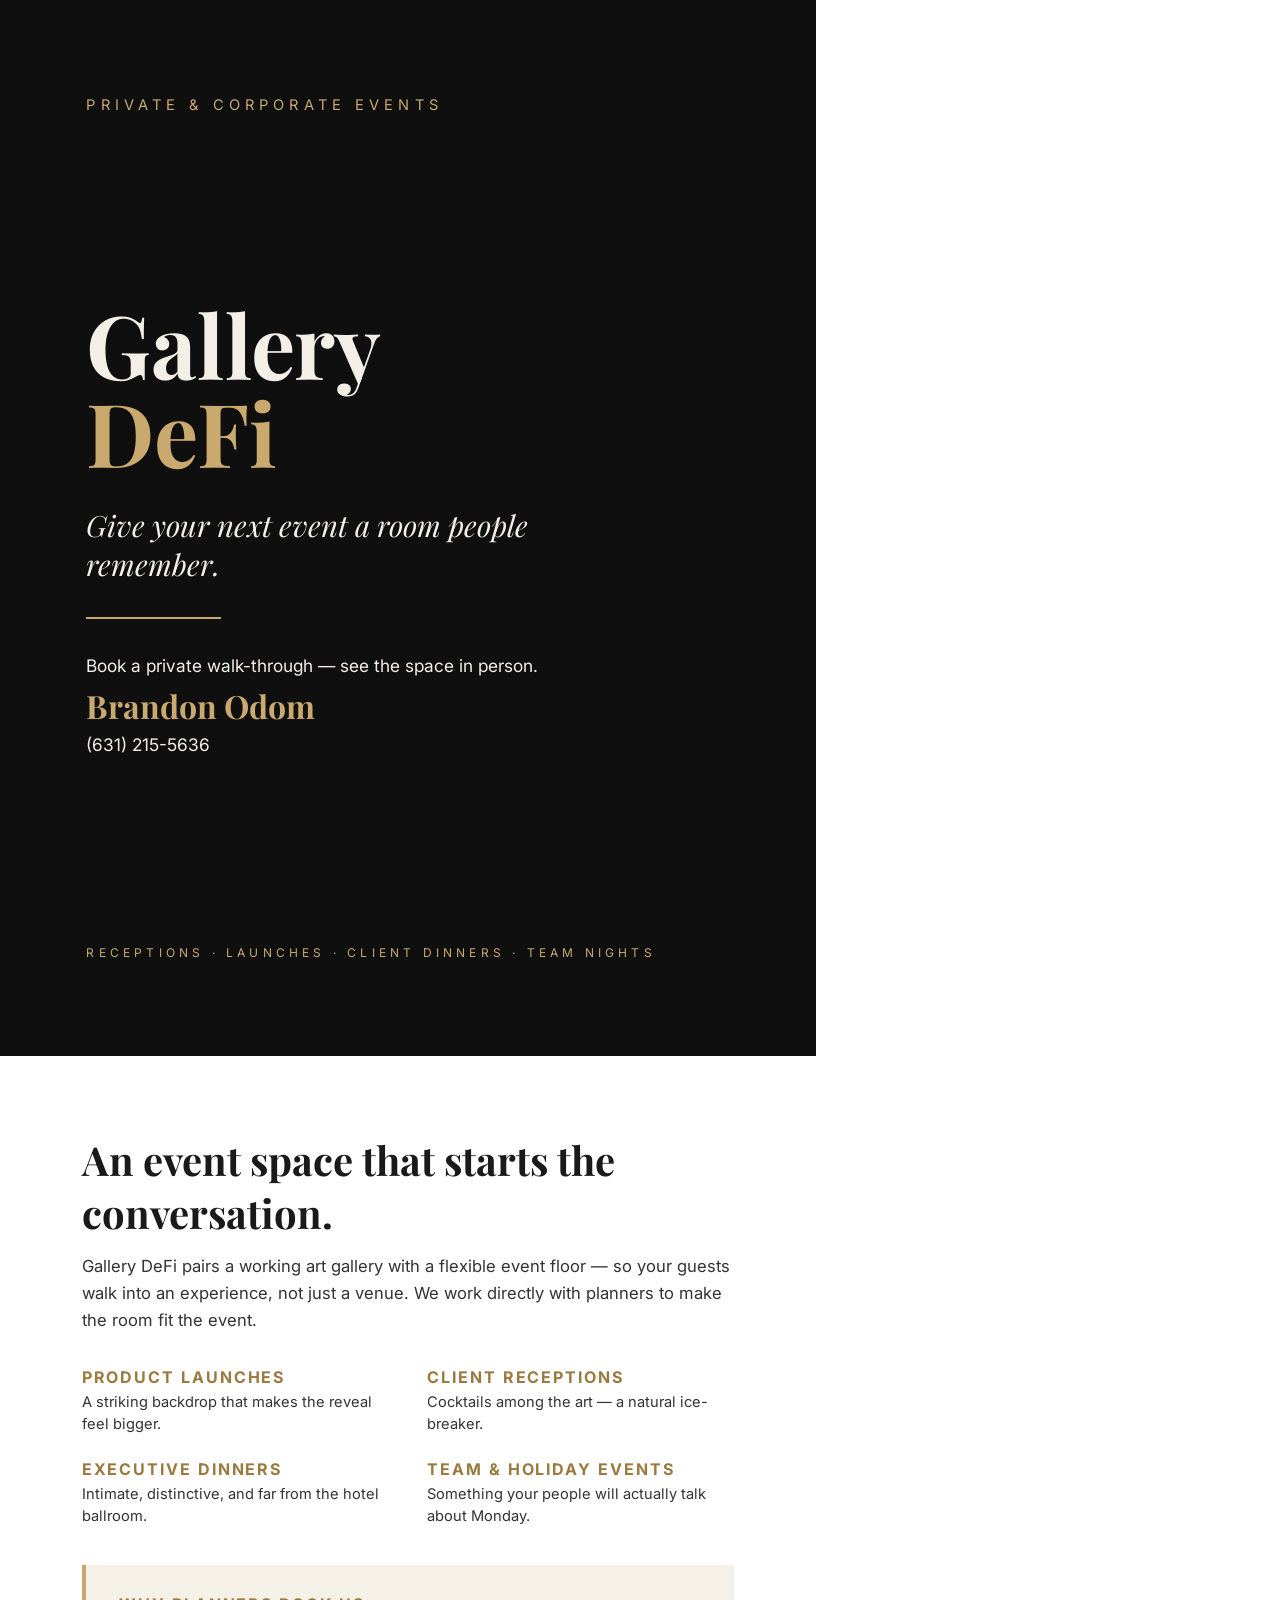
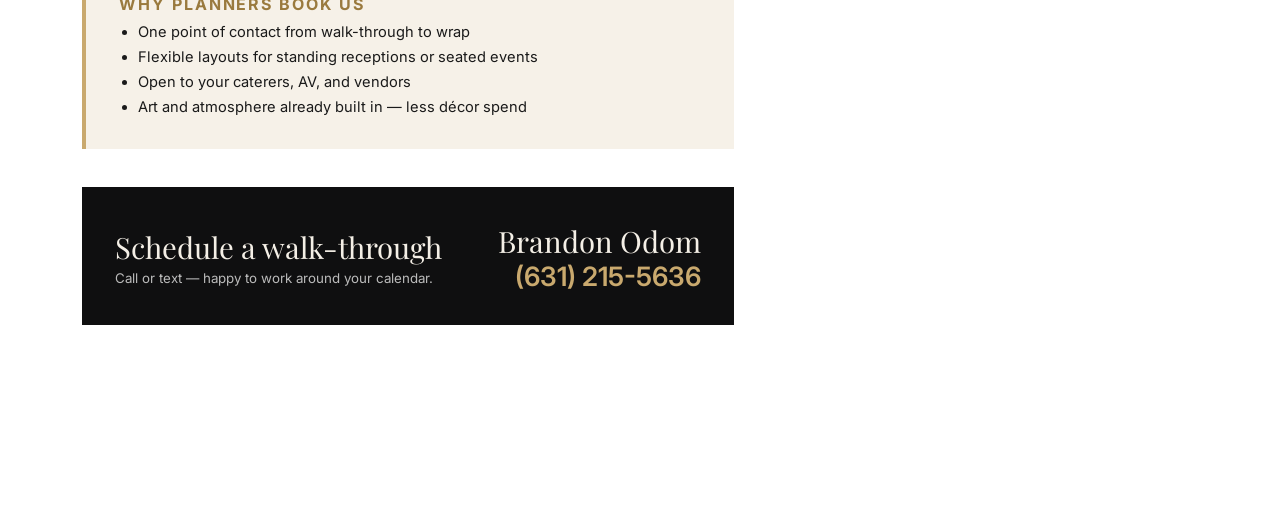
==== print/gallery-pamphlet.html @ 773774fa "Add Gallery DeFi corporate event planner leave-behind pamphlet Co-Authored-By: Claude Opus 5.5 <nore" ====
<!doctype html><html><head><meta charset="utf-8"><title>Gallery DeFi — Private Events</title>
<link href="https://fonts.googleapis.com/css2?family=Playfair+Display:wght@500;700&family=Inter:wght@400;600&display=swap" rel="stylesheet">
<style>
@page{size:letter;margin:0}
*{box-sizing:border-box;margin:0;padding:0}
body{font-family:Inter,sans-serif;color:#1a1a1a}
.page{width:8.5in;height:11in;page-break-after:always;position:relative;overflow:hidden}
.cover{background:#0f0f10;color:#f4efe6;padding:1in .9in;display:flex;flex-direction:column;justify-content:space-between}
.eyebrow{letter-spacing:.35em;text-transform:uppercase;font-size:11pt;color:#c9a96e}
h1{font-family:'Playfair Display',serif;font-size:66pt;line-height:1;font-weight:700}
h1 span{color:#c9a96e}
.tag{font-family:'Playfair Display',serif;font-size:22pt;font-style:italic;margin-top:.3in;max-width:5.5in}
.rule{height:2px;width:1.4in;background:#c9a96e;margin:.35in 0}
.cta{font-size:13pt;line-height:1.6}
.cta b{font-size:24pt;display:block;color:#c9a96e;font-family:'Playfair Display',serif}
.inside{padding:.8in .85in}
h2{font-family:'Playfair Display',serif;font-size:30pt;margin-bottom:.15in}
p.lead{font-size:12.5pt;line-height:1.6;color:#333;margin-bottom:.35in}
.grid{display:grid;grid-template-columns:1fr 1fr;gap:.25in .4in;margin-bottom:.4in}
.item h3{font-size:12pt;text-transform:uppercase;letter-spacing:.12em;color:#9a7a3e;margin-bottom:4px}
.item p{font-size:11pt;line-height:1.5;color:#333}
.why{background:#f6f1e8;padding:.3in .35in;border-left:4px solid #c9a96e;margin-bottom:.4in}
.why li{font-size:11pt;line-height:1.7;margin-left:.2in}
.card{background:#0f0f10;color:#f4efe6;padding:.35in;display:flex;justify-content:space-between;align-items:center}
.card .n{font-family:'Playfair Display',serif;font-size:22pt}
.card .ph{font-size:20pt;color:#c9a96e;font-weight:600}
.small{font-size:10pt;color:#bbb;margin-top:4px}
</style></head><body>
<section class="page cover">
 <div class="eyebrow">Private &amp; Corporate Events</div>
 <div>
  <h1>Gallery<br><span>DeFi</span></h1>
  <div class="tag">Give your next event a room people remember.</div>
  <div class="rule"></div>
  <div class="cta">Book a private walk-through — see the space in person.
   <b>Brandon Odom</b>(631) 215-5636</div>
 </div>
 <div class="eyebrow" style="font-size:9pt">Receptions · Launches · Client Dinners · Team Nights</div>
</section>
<section class="page inside">
 <h2>An event space that starts the conversation.</h2>
 <p class="lead">Gallery DeFi pairs a working art gallery with a flexible event floor — so your guests walk into an experience, not just a venue. We work directly with planners to make the room fit the event.</p>
 <div class="grid">
  <div class="item"><h3>Product Launches</h3><p>A striking backdrop that makes the reveal feel bigger.</p></div>
  <div class="item"><h3>Client Receptions</h3><p>Cocktails among the art — a natural ice-breaker.</p></div>
  <div class="item"><h3>Executive Dinners</h3><p>Intimate, distinctive, and far from the hotel ballroom.</p></div>
  <div class="item"><h3>Team &amp; Holiday Events</h3><p>Something your people will actually talk about Monday.</p></div>
 </div>
 <div class="why"><h3 style="font-size:12pt;letter-spacing:.12em;text-transform:uppercase;color:#9a7a3e;margin-bottom:6px">Why planners book us</h3><ul>
  <li>One point of contact from walk-through to wrap</li>
  <li>Flexible layouts for standing receptions or seated events</li>
  <li>Open to your caterers, AV, and vendors</li>
  <li>Art and atmosphere already built in — less décor spend</li></ul></div>
 <div class="card"><div><div class="n">Schedule a walk-through</div><div class="small">Call or text — happy to work around your calendar.</div></div>
 <div style="text-align:right"><div class="n">Brandon Odom</div><div class="ph">(631) 215-5636</div></div></div>
</section></body></html>
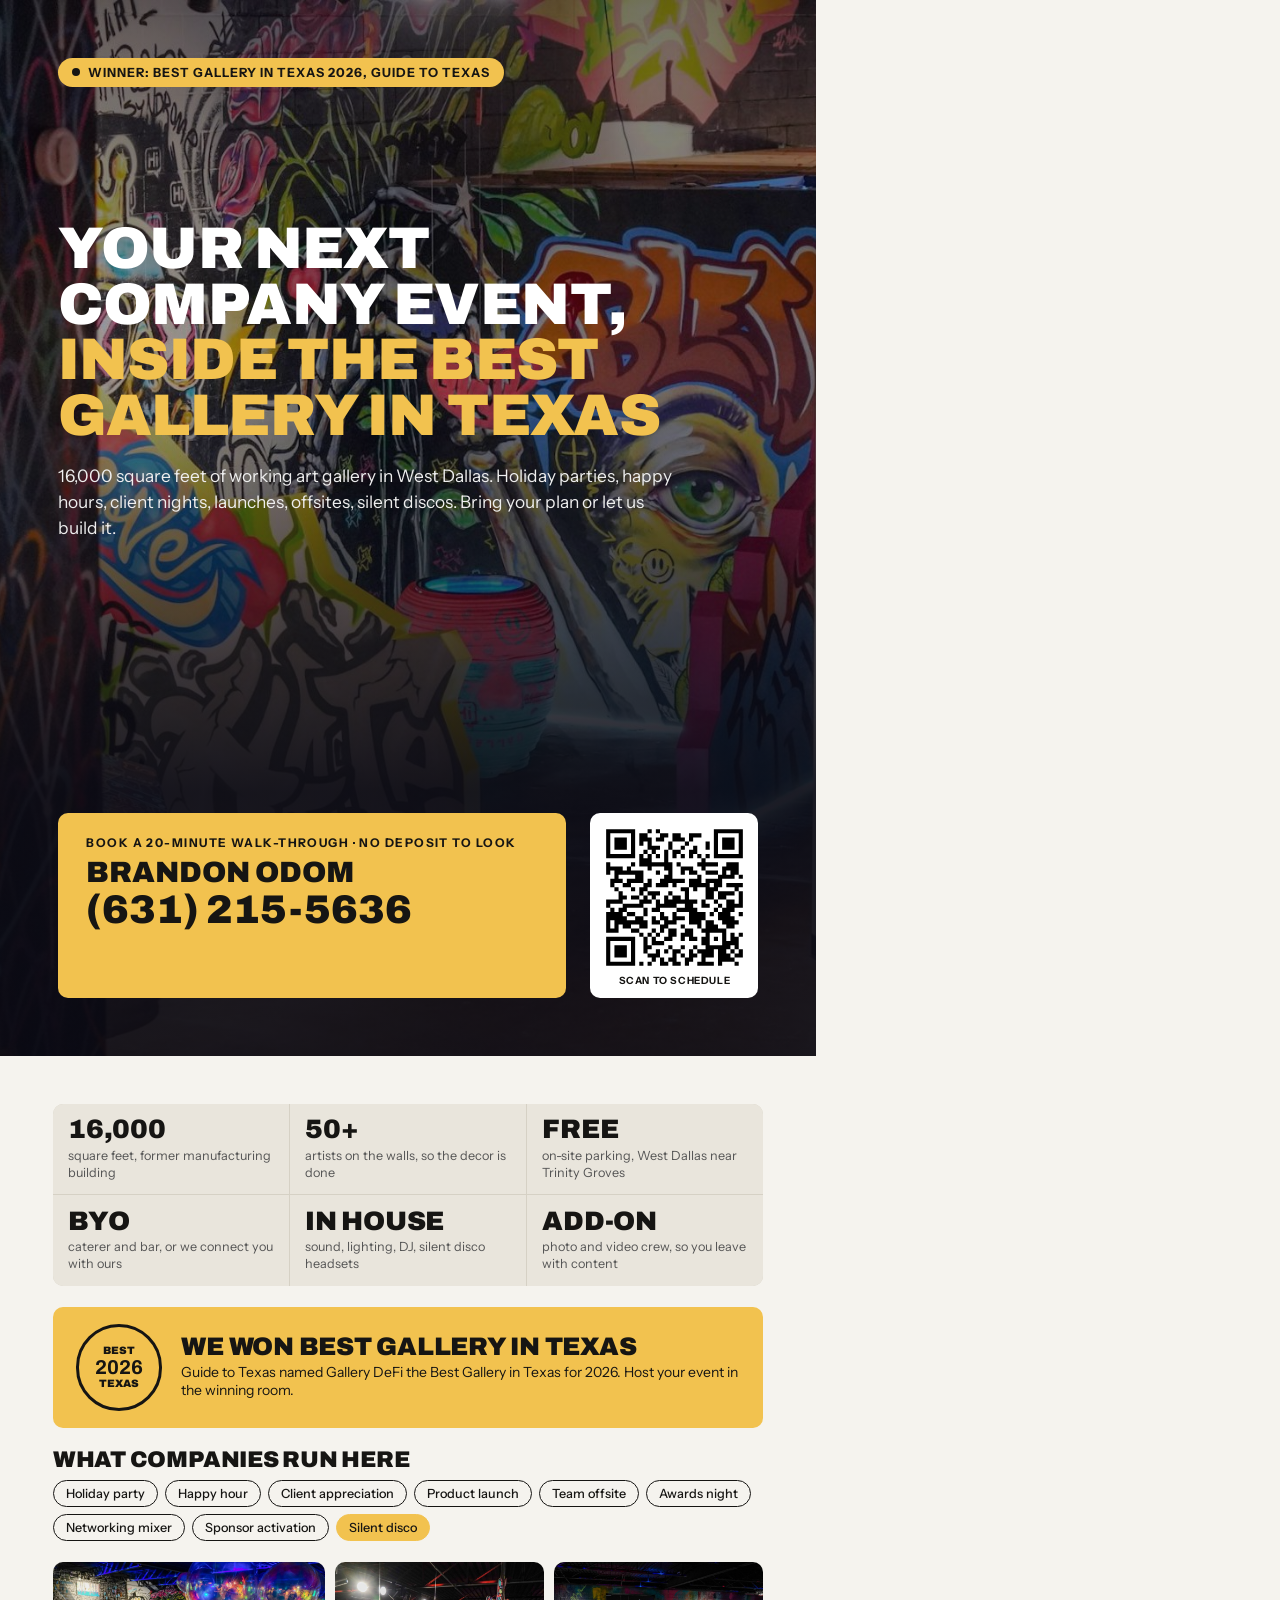
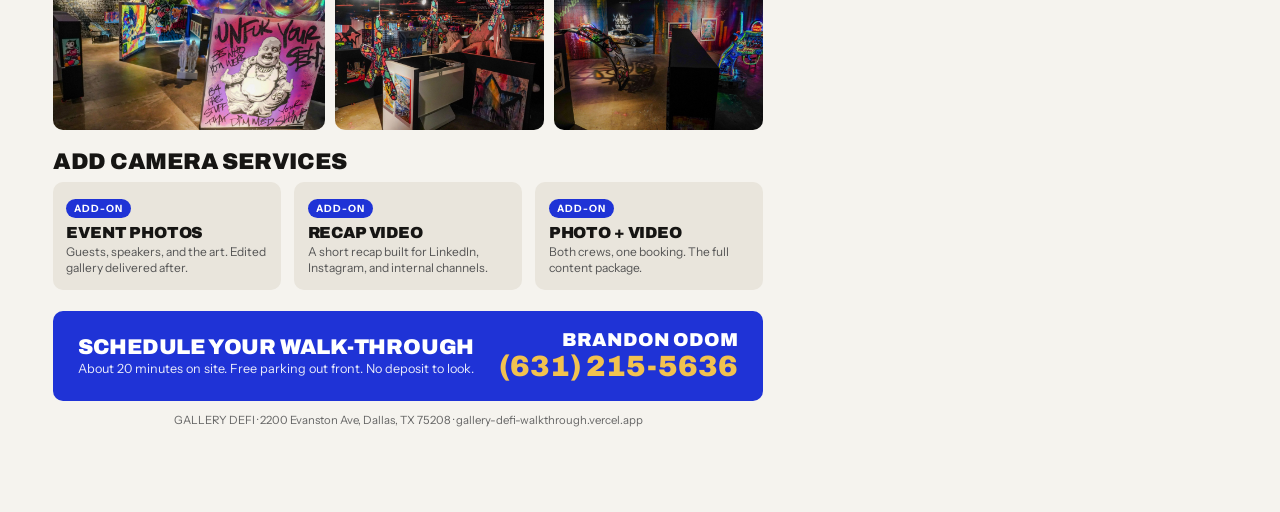
==== commit 052f304e: "Redesign pamphlet to match Gallery DeFi walkthrough site Co-Authored-By: Claude Opus 5.5 <noreply@an" ====
--- a/print/gallery-pamphlet.html
+++ b/print/gallery-pamphlet.html
@@ -1,56 +1,89 @@
-<!doctype html><html><head><meta charset="utf-8"><title>Gallery DeFi — Private Events</title>
-<link href="https://fonts.googleapis.com/css2?family=Playfair+Display:wght@500;700&family=Inter:wght@400;600&display=swap" rel="stylesheet">
+<!doctype html><html><head><meta charset="utf-8"><title>Gallery DeFi — Corporate Events</title>
+<link href="https://fonts.googleapis.com/css2?family=Archivo:wght@800;900&family=Instrument+Sans:wght@400;500;700&display=swap" rel="stylesheet">
 <style>
 @page{size:letter;margin:0}
 *{box-sizing:border-box;margin:0;padding:0}
-body{font-family:Inter,sans-serif;color:#1a1a1a}
+:root{--ink:#161513;--cream:#f5f3ee;--card:#e9e5dc;--y:#f2c24f;--b:#1f33d6}
+body{font-family:'Instrument Sans',sans-serif;color:var(--ink);background:var(--cream)}
 .page{width:8.5in;height:11in;page-break-after:always;position:relative;overflow:hidden}
-.cover{background:#0f0f10;color:#f4efe6;padding:1in .9in;display:flex;flex-direction:column;justify-content:space-between}
-.eyebrow{letter-spacing:.35em;text-transform:uppercase;font-size:11pt;color:#c9a96e}
-h1{font-family:'Playfair Display',serif;font-size:66pt;line-height:1;font-weight:700}
-h1 span{color:#c9a96e}
-.tag{font-family:'Playfair Display',serif;font-size:22pt;font-style:italic;margin-top:.3in;max-width:5.5in}
-.rule{height:2px;width:1.4in;background:#c9a96e;margin:.35in 0}
-.cta{font-size:13pt;line-height:1.6}
-.cta b{font-size:24pt;display:block;color:#c9a96e;font-family:'Playfair Display',serif}
-.inside{padding:.8in .85in}
-h2{font-family:'Playfair Display',serif;font-size:30pt;margin-bottom:.15in}
-p.lead{font-size:12.5pt;line-height:1.6;color:#333;margin-bottom:.35in}
-.grid{display:grid;grid-template-columns:1fr 1fr;gap:.25in .4in;margin-bottom:.4in}
-.item h3{font-size:12pt;text-transform:uppercase;letter-spacing:.12em;color:#9a7a3e;margin-bottom:4px}
-.item p{font-size:11pt;line-height:1.5;color:#333}
-.why{background:#f6f1e8;padding:.3in .35in;border-left:4px solid #c9a96e;margin-bottom:.4in}
-.why li{font-size:11pt;line-height:1.7;margin-left:.2in}
-.card{background:#0f0f10;color:#f4efe6;padding:.35in;display:flex;justify-content:space-between;align-items:center}
-.card .n{font-family:'Playfair Display',serif;font-size:22pt}
-.card .ph{font-size:20pt;color:#c9a96e;font-weight:600}
-.small{font-size:10pt;color:#bbb;margin-top:4px}
+h1,h2,h3,.big{font-family:Archivo,sans-serif;font-weight:900;text-transform:uppercase;letter-spacing:-.01em;line-height:.95}
+/* PAGE 1 */
+.cover{background:#111 url(img/b9.jpg) center/cover;color:#fff}
+.cover:before{content:"";position:absolute;inset:0;background:linear-gradient(180deg,rgba(10,10,20,.55) 0%,rgba(10,10,20,.35) 35%,rgba(10,10,20,.92) 75%)}
+.cover .in{position:relative;height:100%;padding:.6in .6in;display:flex;flex-direction:column}
+.pill{display:inline-flex;align-items:center;gap:8px;background:var(--y);color:var(--ink);font:700 9.5pt 'Instrument Sans';letter-spacing:.08em;text-transform:uppercase;padding:7px 14px;border-radius:99px;align-self:flex-start}
+.pill:before{content:"";width:8px;height:8px;border-radius:50%;background:var(--ink)}
+.cover h1{font-size:44pt;margin-top:1.4in}
+.cover h1 span{color:var(--y)}
+.cover p{font-size:13pt;line-height:1.5;max-width:6.4in;margin-top:.2in;color:#eee}
+.cta{margin-top:auto;display:flex;gap:.25in;align-items:stretch}
+.cta .btn{flex:1;background:var(--y);color:var(--ink);border-radius:10px;padding:.22in .3in}
+.cta .btn .k{font:700 9pt 'Instrument Sans';letter-spacing:.12em;text-transform:uppercase}
+.cta .btn .name{font-family:Archivo;font-weight:900;font-size:22pt;text-transform:uppercase;margin-top:6px}
+.cta .btn .ph{font-family:Archivo;font-weight:900;font-size:30pt}
+.qr{background:#fff;border-radius:10px;padding:.12in;width:1.75in;text-align:center;color:var(--ink);font:700 7.5pt 'Instrument Sans';text-transform:uppercase;letter-spacing:.06em}
+.qr img{width:100%;display:block;margin-bottom:4px}
+/* PAGE 2 */
+.p2{padding:.5in .55in}
+.stats{display:grid;grid-template-columns:repeat(3,1fr);gap:1px;background:#d6d1c5;border-radius:10px;overflow:hidden}
+.stat{background:var(--card);padding:.14in .16in}
+.stat .big{font-size:20pt}
+.stat p{font-size:9.5pt;color:#555;margin-top:4px;line-height:1.35}
+.award{margin:.22in 0;background:var(--y);border-radius:10px;padding:.18in .24in;display:flex;gap:.2in;align-items:center}
+.badge{width:.9in;height:.9in;border-radius:50%;border:3px solid var(--ink);display:flex;flex-direction:column;align-items:center;justify-content:center;font-family:Archivo;font-weight:900;font-size:8pt;line-height:1.1;flex:none}
+.badge b{font-size:15pt}
+.award h2{font-size:19pt}
+.award p{font-size:10.5pt;margin-top:4px}
+.sec{font-size:17pt;margin:.05in 0 .1in}
+.tags{display:flex;flex-wrap:wrap;gap:7px;margin-bottom:.22in}
+.tags span{border:1.5px solid var(--ink);border-radius:99px;padding:5px 12px;font-size:9.5pt;font-weight:500}
+.tags span.hl{background:var(--y);border-color:var(--y)}
+.cams{display:grid;grid-template-columns:repeat(3,1fr);gap:.14in;margin-bottom:.22in}
+.cam{background:var(--card);border-radius:10px;padding:.14in}
+.chip{display:inline-block;background:var(--b);color:#fff;font:700 7.5pt 'Instrument Sans';letter-spacing:.1em;padding:3px 8px;border-radius:99px}
+.cam h3{font-size:12pt;margin:7px 0 4px}
+.cam p{font-size:9pt;color:#555;line-height:1.35}
+.photos{display:grid;grid-template-columns:1.3fr 1fr 1fr;gap:.1in;height:1.75in;margin-bottom:.22in}
+.photos div{border-radius:10px;background:center/cover}
+.foot{background:var(--b);color:#fff;border-radius:10px;padding:.2in .26in;display:flex;justify-content:space-between;align-items:center}
+.foot h2{font-size:16pt;white-space:nowrap}
+.foot p{font-size:9.5pt;opacity:.9;margin-top:4px}
+.foot .r{text-align:right}
+.foot .r .n{font-family:Archivo;font-weight:900;font-size:14pt;text-transform:uppercase}
+.foot .r .ph{white-space:nowrap;font-family:Archivo;font-weight:900;font-size:22pt;color:var(--y)}
+.addr{text-align:center;font-size:8.5pt;color:#666;margin-top:.12in}
 </style></head><body>
-<section class="page cover">
- <div class="eyebrow">Private &amp; Corporate Events</div>
- <div>
-  <h1>Gallery<br><span>DeFi</span></h1>
-  <div class="tag">Give your next event a room people remember.</div>
-  <div class="rule"></div>
-  <div class="cta">Book a private walk-through — see the space in person.
-   <b>Brandon Odom</b>(631) 215-5636</div>
+<section class="page cover"><div class="in">
+ <div class="pill">Winner: Best Gallery in Texas 2026, Guide to Texas</div>
+ <h1>Your next<br>company event,<br><span>inside the best<br>gallery in Texas</span></h1>
+ <p>16,000 square feet of working art gallery in West Dallas. Holiday parties, happy hours, client nights, launches, offsites, silent discos. Bring your plan or let us build it.</p>
+ <div class="cta">
+  <div class="btn"><div class="k">Book a 20-minute walk-through · No deposit to look</div>
+   <div class="name">Brandon Odom</div><div class="ph">(631) 215-5636</div></div>
+  <div class="qr"><img src="img/qr.svg">Scan to schedule</div>
  </div>
- <div class="eyebrow" style="font-size:9pt">Receptions · Launches · Client Dinners · Team Nights</div>
-</section>
-<section class="page inside">
- <h2>An event space that starts the conversation.</h2>
- <p class="lead">Gallery DeFi pairs a working art gallery with a flexible event floor — so your guests walk into an experience, not just a venue. We work directly with planners to make the room fit the event.</p>
- <div class="grid">
-  <div class="item"><h3>Product Launches</h3><p>A striking backdrop that makes the reveal feel bigger.</p></div>
-  <div class="item"><h3>Client Receptions</h3><p>Cocktails among the art — a natural ice-breaker.</p></div>
-  <div class="item"><h3>Executive Dinners</h3><p>Intimate, distinctive, and far from the hotel ballroom.</p></div>
-  <div class="item"><h3>Team &amp; Holiday Events</h3><p>Something your people will actually talk about Monday.</p></div>
+</div></section>
+<section class="page p2">
+ <div class="stats">
+  <div class="stat"><div class="big">16,000</div><p>square feet, former manufacturing building</p></div>
+  <div class="stat"><div class="big">50+</div><p>artists on the walls, so the decor is done</p></div>
+  <div class="stat"><div class="big">Free</div><p>on-site parking, West Dallas near Trinity Groves</p></div>
+  <div class="stat"><div class="big">BYO</div><p>caterer and bar, or we connect you with ours</p></div>
+  <div class="stat"><div class="big">In house</div><p>sound, lighting, DJ, silent disco headsets</p></div>
+  <div class="stat"><div class="big">Add-on</div><p>photo and video crew, so you leave with content</p></div>
  </div>
- <div class="why"><h3 style="font-size:12pt;letter-spacing:.12em;text-transform:uppercase;color:#9a7a3e;margin-bottom:6px">Why planners book us</h3><ul>
-  <li>One point of contact from walk-through to wrap</li>
-  <li>Flexible layouts for standing receptions or seated events</li>
-  <li>Open to your caterers, AV, and vendors</li>
-  <li>Art and atmosphere already built in — less décor spend</li></ul></div>
- <div class="card"><div><div class="n">Schedule a walk-through</div><div class="small">Call or text — happy to work around your calendar.</div></div>
- <div style="text-align:right"><div class="n">Brandon Odom</div><div class="ph">(631) 215-5636</div></div></div>
+ <div class="award"><div class="badge">BEST<b>2026</b>TEXAS</div>
+  <div><h2>We won Best Gallery in Texas</h2><p>Guide to Texas named Gallery DeFi the Best Gallery in Texas for 2026. Host your event in the winning room.</p></div></div>
+ <h2 class="sec">What companies run here</h2>
+ <div class="tags"><span>Holiday party</span><span>Happy hour</span><span>Client appreciation</span><span>Product launch</span><span>Team offsite</span><span>Awards night</span><span>Networking mixer</span><span>Sponsor activation</span><span class="hl">Silent disco</span></div>
+ <div class="photos"><div style="background-image:url(img/b14.jpg)"></div><div style="background-image:url(img/b7.jpg)"></div><div style="background-image:url(img/b2.jpg)"></div></div>
+ <h2 class="sec">Add camera services</h2>
+ <div class="cams">
+  <div class="cam"><span class="chip">ADD-ON</span><h3>Event photos</h3><p>Guests, speakers, and the art. Edited gallery delivered after.</p></div>
+  <div class="cam"><span class="chip">ADD-ON</span><h3>Recap video</h3><p>A short recap built for LinkedIn, Instagram, and internal channels.</p></div>
+  <div class="cam"><span class="chip">ADD-ON</span><h3>Photo + video</h3><p>Both crews, one booking. The full content package.</p></div>
+ </div>
+ <div class="foot"><div><h2>Schedule your walk-through</h2><p>About 20 minutes on site. Free parking out front. No deposit to look.</p></div>
+  <div class="r"><div class="n">Brandon Odom</div><div class="ph">(631) 215-5636</div></div></div>
+ <div class="addr">GALLERY DEFI · 2200 Evanston Ave, Dallas, TX 75208 · gallery-defi-walkthrough.vercel.app</div>
 </section></body></html>
